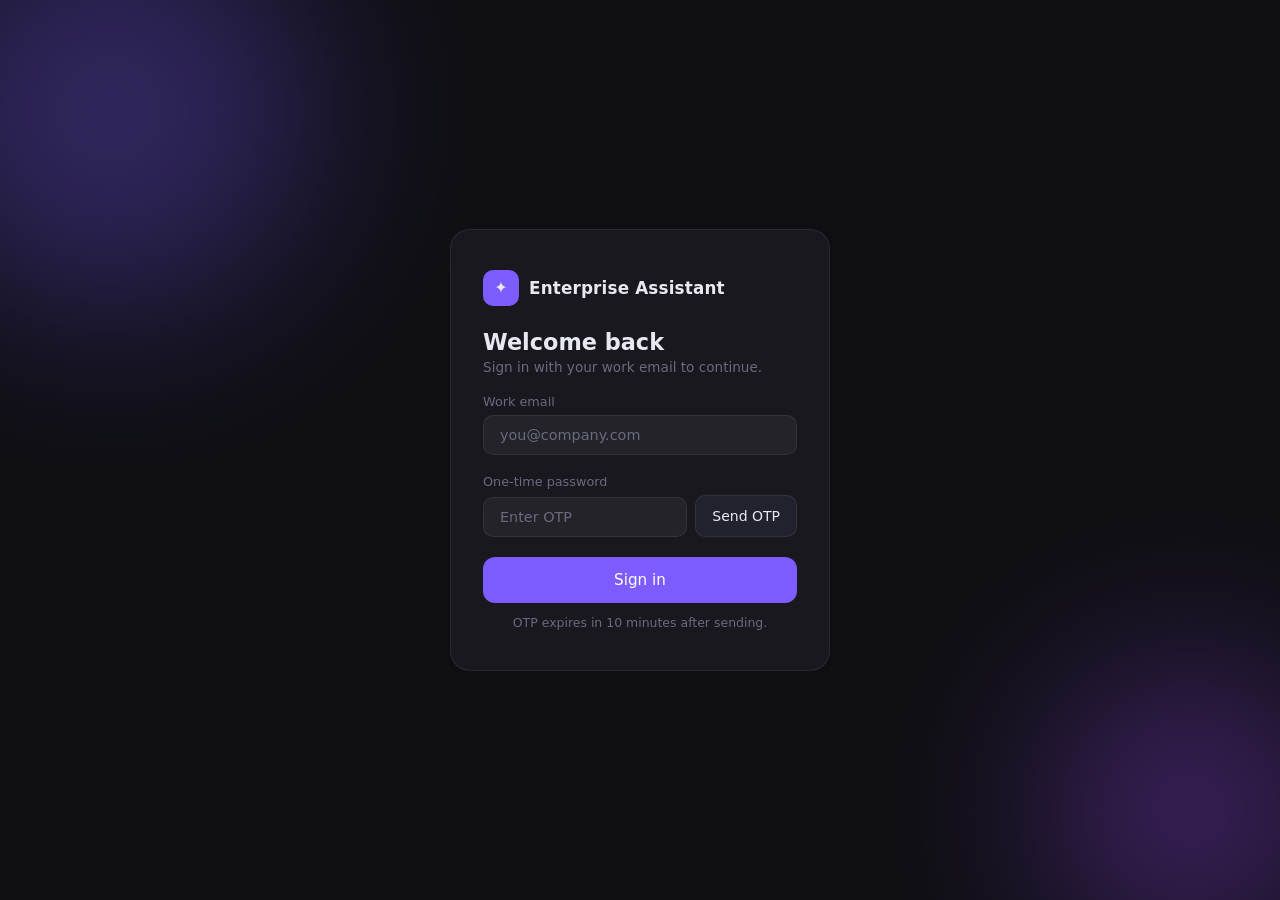
==== frontend/admin.html @ 382dc000 "final backend" ====
<!DOCTYPE html>
<html lang="en">
<head>
  <meta charset="UTF-8" />
  <meta name="viewport" content="width=device-width, initial-scale=1.0" />
  <title>Admin — Enterprise Assistant</title>
  <link rel="stylesheet" href="styles.css" />
</head>
<body class="admin-page">

  <header class="admin-topbar">
    <div class="brand">
      <div class="logo-icon">✦</div>
      Enterprise Assistant
      <span class="badge">Admin</span>
    </div>
    <button class="btn btn-danger" onclick="logout()">Sign out</button>
  </header>

  <div class="admin-body">
    <div class="admin-card">

      <div class="admin-card-header">
        <h2>Upload Policy Document</h2>
        <p>Upload a PDF to index it in the knowledge base. All employees will be able to query it through the chat interface.</p>
      </div>

      <!-- Drop zone -->
      <div class="drop-zone" onclick="document.getElementById('policy-file').click()">
        <div class="dz-icon">📄</div>
        <p>Click to select a PDF file</p>
        <span>Only .pdf files are supported</span>
      </div>
      <input type="file" id="policy-file" accept=".pdf" onchange="onFileSelected(this)" />

      <div id="selected-file"></div>

      <div id="upload-result"></div>

      <button class="btn btn-accent" id="upload-btn" onclick="uploadPolicy()">
        Upload &amp; Index Document
      </button>

    </div>
  </div>

  <script>
    const API = "http://127.0.0.1:8000";

    // Auth + role guard
    window.onload = () => {
      const token = localStorage.getItem("token");
      const role  = localStorage.getItem("role");
      if (!token)           window.location.href = "login.html";
      if (role !== "admin") window.location.href = "index.html";
    };

    function logout() {
      localStorage.removeItem("token");
      localStorage.removeItem("role");
      window.location.href = "login.html";
    }

    function onFileSelected(input) {
      const label = document.getElementById("selected-file");
      label.textContent = input.files.length ? `Selected: ${input.files[0].name}` : "";
    }

    async function uploadPolicy() {
      const fileInput = document.getElementById("policy-file");
      const resultEl  = document.getElementById("upload-result");
      const btn       = document.getElementById("upload-btn");
      const token     = localStorage.getItem("token");

      if (!fileInput.files.length) {
        showResult("Please select a PDF file first.", "err");
        return;
      }

      btn.disabled = true;
      showResult("Uploading and indexing... this may take a moment.", "inf");

      const formData = new FormData();
      formData.append("file", fileInput.files[0]);

      try {
        const res  = await fetch(`${API}/documents/upload/policy`, {
          method: "POST",
          headers: { "Authorization": "Bearer " + token },
          body: formData
        });
        const data = await res.json();

        if (res.ok) {
          const chunks = data.total_chunks ?? "—";
          showResult(`Document indexed successfully. Chunks created: ${chunks}`, "ok");
          document.getElementById("selected-file").textContent = "";
          fileInput.value = "";
        } else {
          showResult(`Upload failed: ${data.detail ?? "Unknown error"}`, "err");
        }
      } catch {
        showResult("Upload failed — server unreachable.", "err");
      } finally {
        btn.disabled = false;
      }
    }

    function showResult(msg, type) {
      const el = document.getElementById("upload-result");
      el.textContent = msg;
      el.className   = type;
    }
  </script>

</body>
</html>
---- frontend/styles.css ----
/* ── Reset ── */
*, *::before, *::after { box-sizing: border-box; margin: 0; padding: 0; }

:root {
  --bg:        #0f0f13;
  --surface:   #1a1a22;
  --surface2:  #22222e;
  --border:    rgba(255,255,255,0.07);
  --accent:    #7c5cfc;
  --accent2:   #a78bfa;
  --text:      #e8e8f0;
  --muted:     #6b6b80;
  --green:     #10a37f;
  --radius:    14px;
  --font:      system-ui, -apple-system, sans-serif;
}

body {
  font-family: var(--font);
  background: var(--bg);
  color: var(--text);
  min-height: 100vh;
}

/* ── Shared button styles ── */
.btn {
  display: inline-flex;
  align-items: center;
  justify-content: center;
  gap: 6px;
  padding: 0.55rem 1.2rem;
  border-radius: 10px;
  border: 1px solid var(--border);
  background: var(--surface2);
  color: var(--text);
  font-size: 0.875rem;
  font-family: var(--font);
  cursor: pointer;
  transition: background 0.15s, border-color 0.15s;
  white-space: nowrap;
}
.btn:hover    { background: #2c2c3a; border-color: rgba(255,255,255,0.12); }
.btn:disabled { opacity: 0.4; cursor: not-allowed; }

.btn-accent {
  background: var(--accent);
  border-color: transparent;
  color: #fff;
  font-weight: 500;
}
.btn-accent:hover { background: #6b4de0; }

.btn-danger {
  background: transparent;
  border-color: rgba(255,80,80,0.25);
  color: #f87171;
}
.btn-danger:hover { background: rgba(255,80,80,0.08); }

/* ── Shared input ── */
input[type="email"],
input[type="text"],
input[type="password"],
textarea {
  width: 100%;
  background: rgba(255,255,255,0.05);
  border: 1px solid var(--border);
  border-radius: 10px;
  padding: 0.7rem 1rem;
  color: var(--text);
  font-size: 0.9rem;
  font-family: var(--font);
  outline: none;
  transition: border-color 0.15s;
}
input::placeholder, textarea::placeholder { color: var(--muted); }
input:focus, textarea:focus {
  border-color: rgba(124,92,252,0.5);
  background: rgba(255,255,255,0.07);
}

/* ── Scrollbar ── */
::-webkit-scrollbar       { width: 4px; }
::-webkit-scrollbar-track { background: transparent; }
::-webkit-scrollbar-thumb { background: #2f2f3d; border-radius: 4px; }

/* ═══════════════════════════════════
   LOGIN PAGE
═══════════════════════════════════ */
.login-page {
  display: flex;
  align-items: center;
  justify-content: center;
  min-height: 100vh;
  overflow: hidden;
  position: relative;
  padding: 16px;
}

/* gradient blobs */
.blob {
  position: absolute;
  border-radius: 50%;
  filter: blur(90px);
  opacity: 0.35;
  pointer-events: none;
}
.blob-1 {
  width: 420px; height: 420px;
  background: radial-gradient(circle, #7c5cfc, #4f3bbd);
  top: -100px; left: -100px;
}
.blob-2 {
  width: 300px; height: 300px;
  background: radial-gradient(circle, #a855f7, #6d28d9);
  bottom: -60px; right: -60px;
}

.login-card {
  position: relative;
  z-index: 1;
  width: 100%;
  max-width: 380px;
  background: rgba(26, 26, 34, 0.85);
  backdrop-filter: blur(24px);
  border: 1px solid rgba(255,255,255,0.08);
  border-radius: 20px;
  padding: 2.5rem 2rem;
  display: flex;
  flex-direction: column;
  gap: 1.2rem;
}

.login-logo {
  display: flex;
  align-items: center;
  gap: 10px;
  margin-bottom: 0.25rem;
}
.login-logo .logo-icon {
  width: 36px; height: 36px;
  border-radius: 10px;
  background: var(--accent);
  display: flex; align-items: center; justify-content: center;
  font-size: 1rem;
}
.login-logo span {
  font-size: 1.05rem;
  font-weight: 600;
  letter-spacing: 0.01em;
}

.login-card h2 {
  font-size: 1.4rem;
  font-weight: 600;
}
.login-card p.subtitle {
  font-size: 0.85rem;
  color: var(--muted);
  margin-top: 0.25rem;
}

.field { display: flex; flex-direction: column; gap: 6px; }
.field label { font-size: 0.8rem; color: var(--muted); }

.otp-row {
  display: flex;
  gap: 8px;
  align-items: flex-end;
}
.otp-row input { flex: 1; }
.otp-row .btn  { flex-shrink: 0; height: 42px; padding: 0 1rem; }

.login-card .btn-accent { width: 100%; height: 46px; font-size: 0.95rem; border-radius: 12px; }

.login-footer {
  text-align: center;
  font-size: 0.78rem;
  color: var(--muted);
  margin-top: -0.4rem;
}

/* status messages */
.status-bar {
  font-size: 0.8rem;
  padding: 0.5rem 0.75rem;
  border-radius: 8px;
  display: none;
}
.status-bar.show { display: block; }
.status-bar.ok   { background: rgba(16,163,127,0.12); color: #34d399; }
.status-bar.err  { background: rgba(248,113,113,0.12); color: #f87171; }
.status-bar.inf  { background: rgba(124,92,252,0.1);   color: var(--accent2); }


/* ═══════════════════════════════════
   CHAT PAGE (index.html)
═══════════════════════════════════ */
.chat-page {
  height: 100vh;
  display: flex;
  flex-direction: column;
  overflow: hidden;
}

/* top bar */
.topbar {
  display: flex;
  align-items: center;
  justify-content: space-between;
  padding: 0.8rem 1.5rem;
  border-bottom: 1px solid var(--border);
  flex-shrink: 0;
  gap: 1rem;
}

.topbar-brand {
  display: flex;
  align-items: center;
  gap: 8px;
  font-size: 0.95rem;
  font-weight: 600;
}
.topbar-brand .logo-icon {
  width: 30px; height: 30px;
  border-radius: 8px;
  background: var(--accent);
  display: flex; align-items: center; justify-content: center;
  font-size: 0.85rem;
}

.topbar-actions { display: flex; align-items: center; gap: 8px; }

/* upload status strip */
#upload-status {
  font-size: 0.78rem;
  padding: 0.3rem 1.5rem;
  min-height: 1.25rem;
  flex-shrink: 0;
  transition: opacity 0.3s;
}
#upload-status.ok  { color: #34d399; }
#upload-status.err { color: #f87171; }
#upload-status.inf { color: var(--muted); }

/* messages */
.messages {
  flex: 1;
  overflow-y: auto;
  padding: 2rem 1rem;
  display: flex;
  flex-direction: column;
  gap: 1.2rem;
  scroll-behavior: smooth;
}

/* empty state */
.empty-state {
  margin: auto;
  text-align: center;
  color: var(--muted);
  display: flex;
  flex-direction: column;
  align-items: center;
  gap: 0.75rem;
  pointer-events: none;
  user-select: none;
}
.empty-state .empty-icon {
  width: 52px; height: 52px;
  border-radius: 14px;
  background: var(--surface2);
  border: 1px solid var(--border);
  display: flex; align-items: center; justify-content: center;
  font-size: 1.4rem;
}
.empty-state h3 { font-size: 1rem; font-weight: 500; color: var(--text); }
.empty-state p  { font-size: 0.85rem; max-width: 280px; line-height: 1.6; }

/* message rows */
.msg-row {
  display: flex;
  align-items: flex-end;
  gap: 8px;
  max-width: 800px;
  width: 100%;
  margin: 0 auto;
}
.msg-row.user { flex-direction: row-reverse; }

.avatar {
  width: 28px; height: 28px;
  border-radius: 50%;
  flex-shrink: 0;
  display: flex; align-items: center; justify-content: center;
  font-size: 0.65rem;
  font-weight: 600;
}
.avatar.ai   { background: var(--accent); color: #fff; }
.avatar.user { background: var(--surface2); color: var(--muted); border: 1px solid var(--border); }

.bubble {
  max-width: 72%;
  padding: 0.7rem 1rem;
  border-radius: 16px;
  font-size: 0.9rem;
  line-height: 1.65;
  word-break: break-word;
}
.msg-row.user  .bubble { background: var(--surface2); color: var(--text); border-bottom-right-radius: 4px; }
.msg-row.ai    .bubble { background: var(--surface); border: 1px solid var(--border); border-bottom-left-radius: 4px; }
.bubble.thinking       { color: var(--muted); font-style: italic; }

/* input area */
.input-area {
  padding: 0.75rem 1rem 1.25rem;
  flex-shrink: 0;
  max-width: 820px;
  width: 100%;
  margin: 0 auto;
}

.input-box {
  display: flex;
  align-items: flex-end;
  gap: 8px;
  background: var(--surface);
  border: 1px solid var(--border);
  border-radius: var(--radius);
  padding: 0.55rem 0.55rem 0.55rem 1rem;
  transition: border-color 0.15s;
}
.input-box:focus-within { border-color: rgba(124,92,252,0.4); }

.input-box textarea {
  background: transparent;
  border: none;
  border-radius: 0;
  padding: 0;
  font-size: 0.9rem;
  min-height: 24px;
  max-height: 120px;
  overflow-y: auto;
  line-height: 1.5;
  resize: none;
}
.input-box textarea:focus { border: none; background: transparent; }

.send-btn {
  width: 36px; height: 36px;
  border-radius: 9px;
  border: none;
  background: var(--accent);
  color: #fff;
  cursor: pointer;
  flex-shrink: 0;
  display: flex; align-items: center; justify-content: center;
  transition: background 0.15s, opacity 0.15s;
}
.send-btn:hover    { background: #6b4de0; }
.send-btn:disabled { opacity: 0.3; cursor: not-allowed; }
.send-btn svg      { width: 15px; height: 15px; }

.input-hint {
  text-align: center;
  font-size: 0.7rem;
  color: #333344;
  margin-top: 0.4rem;
}


/* ═══════════════════════════════════
   ADMIN PAGE
═══════════════════════════════════ */
.admin-page {
  min-height: 100vh;
  display: flex;
  flex-direction: column;
}

.admin-topbar {
  display: flex;
  align-items: center;
  justify-content: space-between;
  padding: 0.9rem 2rem;
  border-bottom: 1px solid var(--border);
}
.admin-topbar .brand {
  display: flex; align-items: center; gap: 8px;
  font-size: 0.95rem; font-weight: 600;
}
.admin-topbar .brand .logo-icon {
  width: 30px; height: 30px; border-radius: 8px;
  background: var(--accent);
  display: flex; align-items: center; justify-content: center;
  font-size: 0.8rem;
}
.admin-topbar .badge {
  font-size: 0.65rem;
  background: rgba(124,92,252,0.2);
  color: var(--accent2);
  border: 1px solid rgba(124,92,252,0.3);
  border-radius: 6px;
  padding: 2px 7px;
  font-weight: 500;
}

.admin-body {
  flex: 1;
  display: flex;
  align-items: flex-start;
  justify-content: center;
  padding: 3rem 1.5rem;
}

.admin-card {
  width: 100%;
  max-width: 560px;
  background: var(--surface);
  border: 1px solid var(--border);
  border-radius: 18px;
  padding: 2rem;
  display: flex;
  flex-direction: column;
  gap: 1.5rem;
}

.admin-card-header h2 {
  font-size: 1.1rem;
  font-weight: 600;
  margin-bottom: 4px;
}
.admin-card-header p {
  font-size: 0.83rem;
  color: var(--muted);
  line-height: 1.5;
}

/* file drop zone */
.drop-zone {
  border: 1.5px dashed rgba(124,92,252,0.3);
  border-radius: 12px;
  padding: 2rem 1.5rem;
  text-align: center;
  display: flex;
  flex-direction: column;
  align-items: center;
  gap: 0.5rem;
  cursor: pointer;
  transition: background 0.15s, border-color 0.15s;
}
.drop-zone:hover { background: rgba(124,92,252,0.05); border-color: rgba(124,92,252,0.5); }
.drop-zone .dz-icon {
  font-size: 1.75rem;
  margin-bottom: 0.25rem;
}
.drop-zone p     { font-size: 0.85rem; color: var(--muted); line-height: 1.5; }
.drop-zone span  { font-size: 0.78rem; color: var(--accent2); }
#policy-file     { display: none; }

#selected-file {
  font-size: 0.8rem;
  color: var(--accent2);
  text-align: center;
  min-height: 1rem;
}

.admin-card .btn-accent {
  width: 100%;
  height: 46px;
  font-size: 0.9rem;
  border-radius: 12px;
}

#upload-result {
  font-size: 0.82rem;
  padding: 0.6rem 0.9rem;
  border-radius: 9px;
  display: none;
  line-height: 1.5;
}
#upload-result.ok  { background: rgba(16,163,127,0.1); color: #34d399; display: block; }
#upload-result.err { background: rgba(248,113,113,0.1); color: #f87171; display: block; }
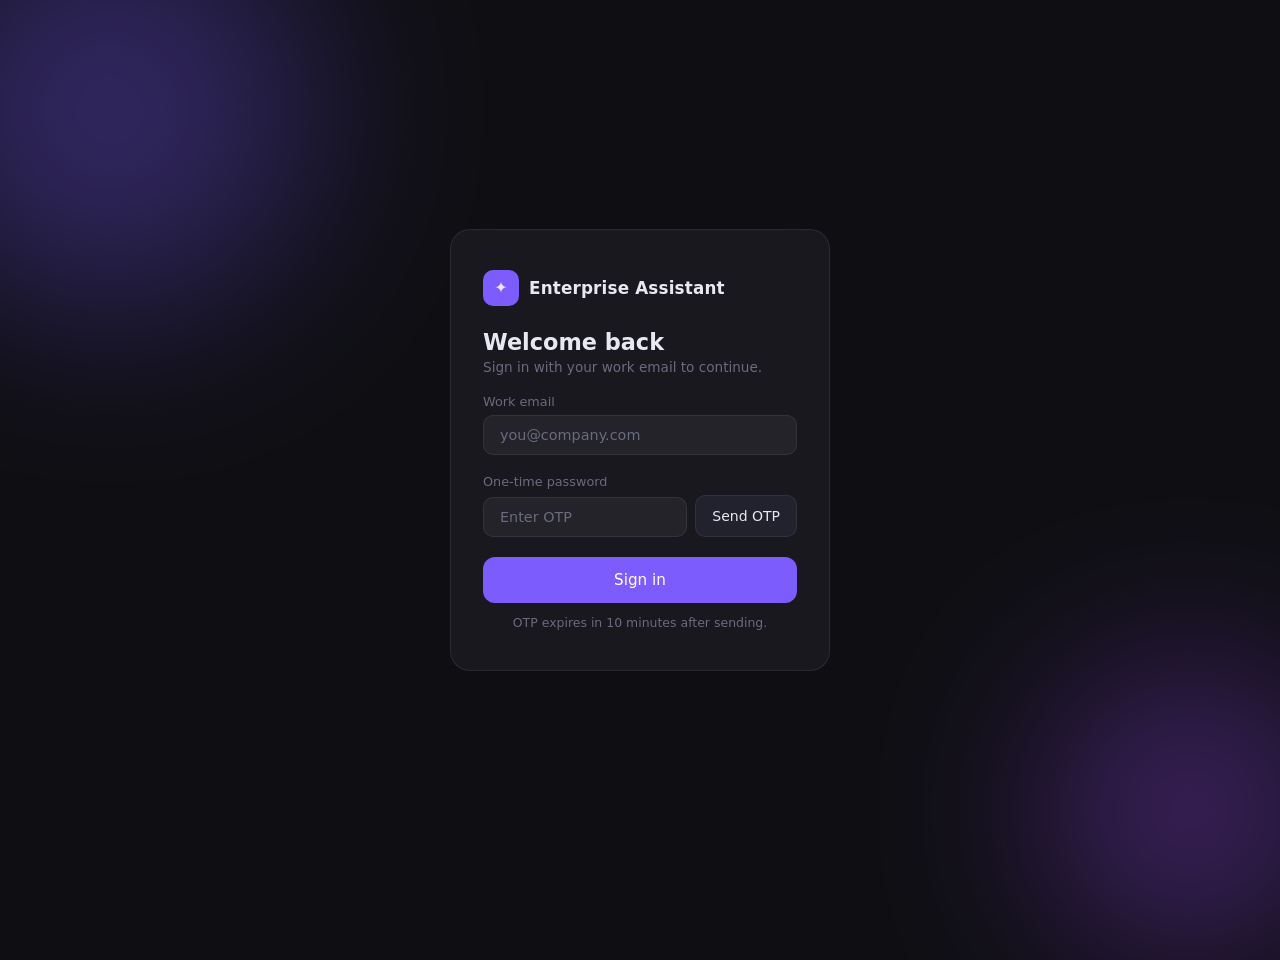
==== commit 49868bb6: "server unreachable fix" ====
--- a/frontend/admin.html
+++ b/frontend/admin.html
@@ -45,7 +45,7 @@
   </div>
 
   <script>
-    const API = "http://127.0.0.1:8000";
+    const API = "https://enterprise-assisstant-production.up.railway.app";
 
     // Auth + role guard
     window.onload = () => {
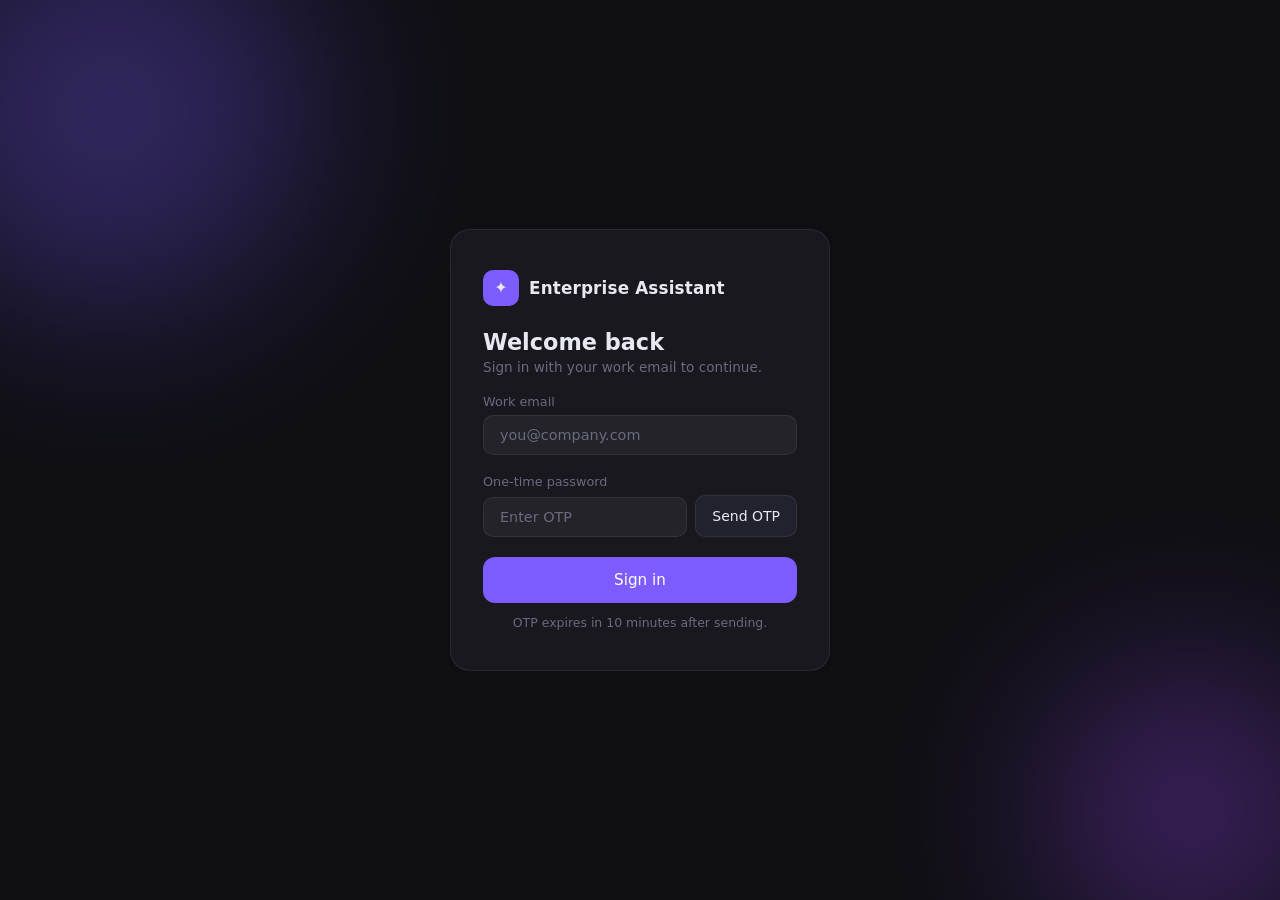
==== commit be8ea592: "frontend update" ====
--- a/frontend/admin.html
+++ b/frontend/admin.html
@@ -1,11 +1,13 @@
 <!DOCTYPE html>
 <html lang="en">
+
 <head>
   <meta charset="UTF-8" />
   <meta name="viewport" content="width=device-width, initial-scale=1.0" />
   <title>Admin — Enterprise Assistant</title>
   <link rel="stylesheet" href="styles.css" />
 </head>
+
 <body class="admin-page">
 
   <header class="admin-topbar">
@@ -22,7 +24,8 @@
 
       <div class="admin-card-header">
         <h2>Upload Policy Document</h2>
-        <p>Upload a PDF to index it in the knowledge base. All employees will be able to query it through the chat interface.</p>
+        <p>Upload a PDF to index it in the knowledge base. All employees will be able to query it through the chat
+          interface.</p>
       </div>
 
       <!-- Drop zone -->
@@ -45,13 +48,13 @@
   </div>
 
   <script>
-    const API = "https://enterprise-assisstant-production.up.railway.app";
+    const API = "http://127.0.0.1:8000";
 
     // Auth + role guard
     window.onload = () => {
       const token = localStorage.getItem("token");
-      const role  = localStorage.getItem("role");
-      if (!token)           window.location.href = "login.html";
+      const role = localStorage.getItem("role");
+      if (!token) window.location.href = "login.html";
       if (role !== "admin") window.location.href = "index.html";
     };
 
@@ -68,9 +71,9 @@
 
     async function uploadPolicy() {
       const fileInput = document.getElementById("policy-file");
-      const resultEl  = document.getElementById("upload-result");
-      const btn       = document.getElementById("upload-btn");
-      const token     = localStorage.getItem("token");
+      const resultEl = document.getElementById("upload-result");
+      const btn = document.getElementById("upload-btn");
+      const token = localStorage.getItem("token");
 
       if (!fileInput.files.length) {
         showResult("Please select a PDF file first.", "err");
@@ -84,7 +87,7 @@
       formData.append("file", fileInput.files[0]);
 
       try {
-        const res  = await fetch(`${API}/documents/upload/policy`, {
+        const res = await fetch(`${API}/documents/upload/policy`, {
           method: "POST",
           headers: { "Authorization": "Bearer " + token },
           body: formData
@@ -109,9 +112,10 @@
     function showResult(msg, type) {
       const el = document.getElementById("upload-result");
       el.textContent = msg;
-      el.className   = type;
+      el.className = type;
     }
   </script>
 
 </body>
+
 </html>
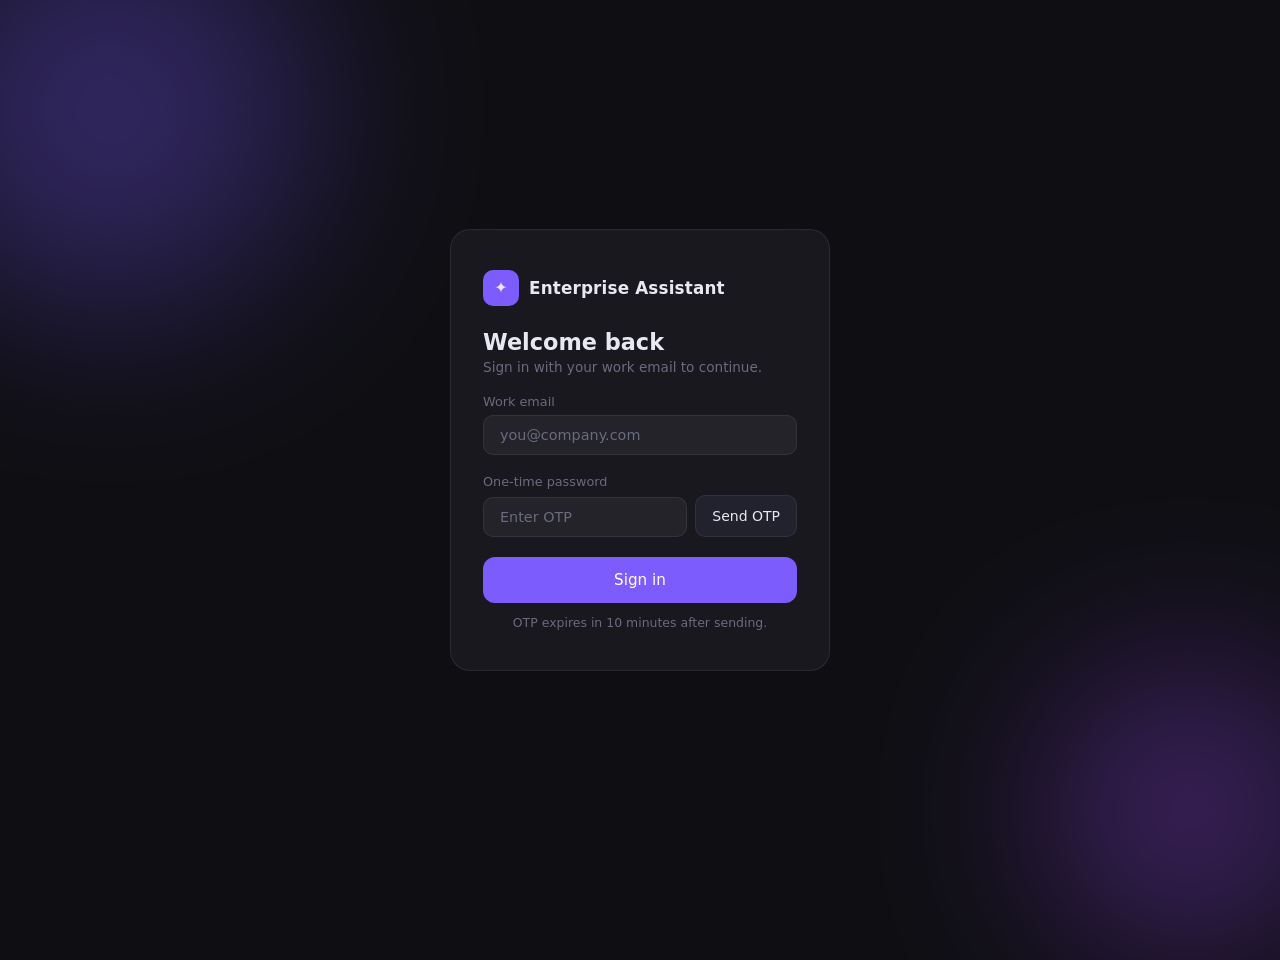
==== commit 1f001355: "frontend new update" ====
--- a/frontend/admin.html
+++ b/frontend/admin.html
@@ -48,7 +48,7 @@
   </div>
 
   <script>
-    const API = "http://127.0.0.1:8000";
+    const API = "https://intelligent-enterprise-assisstant-1.onrender.com/";
 
     // Auth + role guard
     window.onload = () => {
